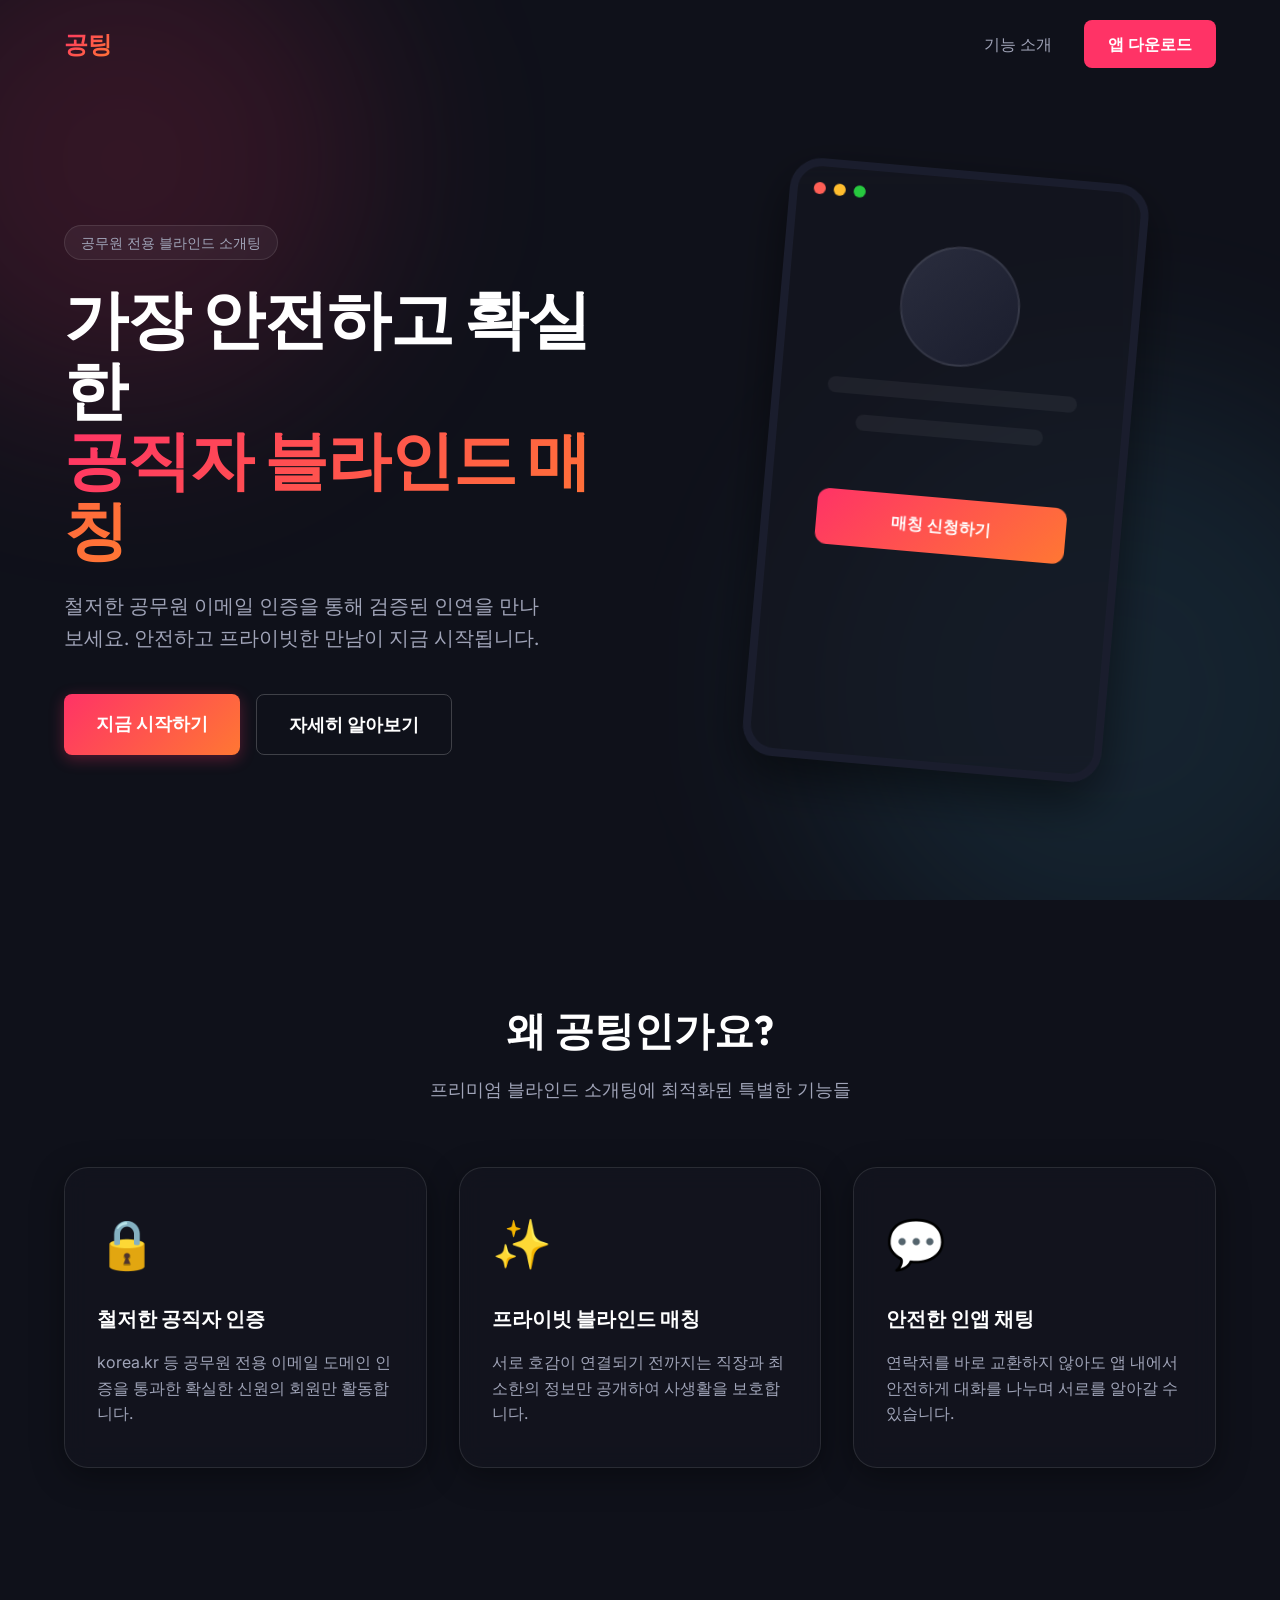
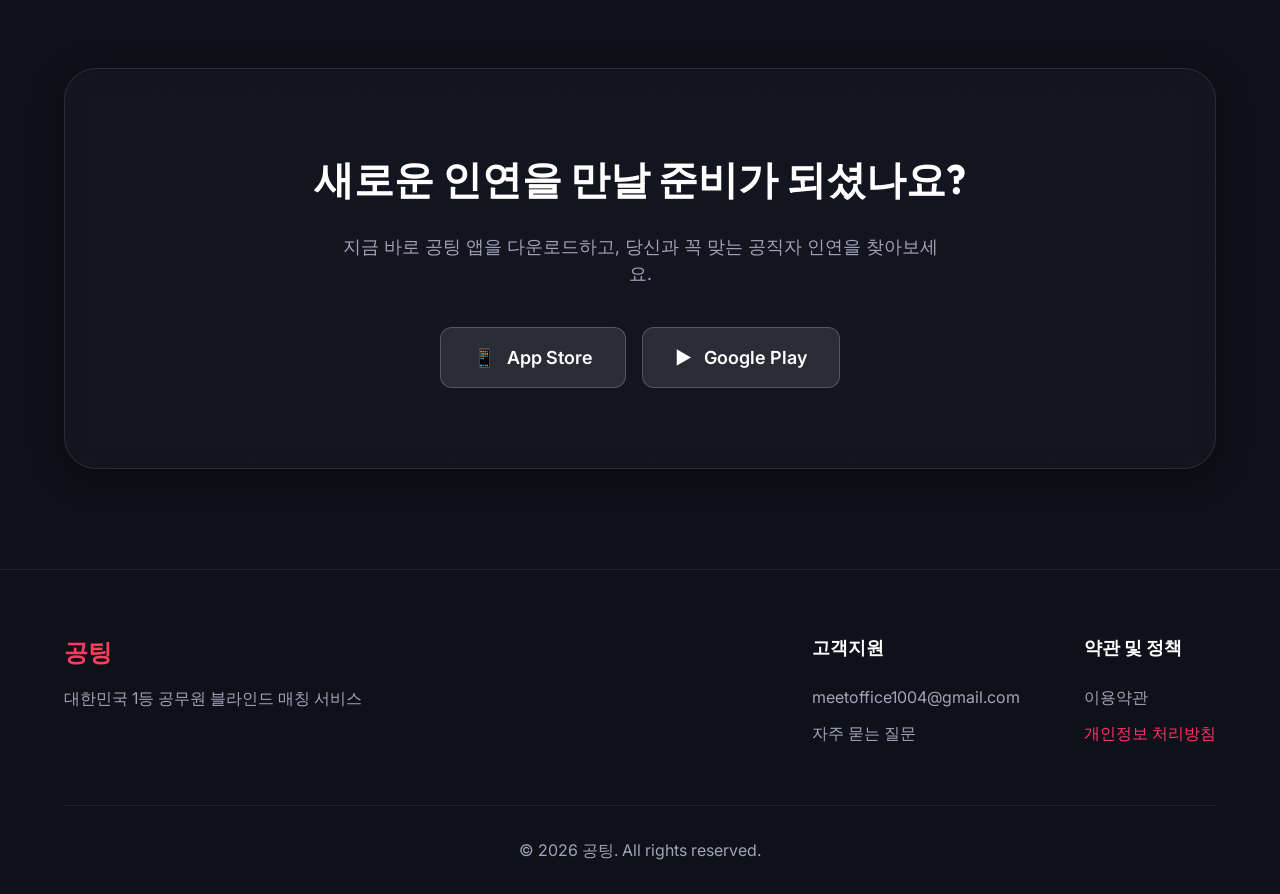
==== index.html @ 06cb2a21 "Update contact email to meetoffice1004@gmail.com" ====
<!DOCTYPE html>
<html lang="ko">
<head>
    <meta charset="UTF-8">
    <meta name="viewport" content="width=device-width, initial-scale=1.0">
    <meta name="description" content="가장 안전하고 확실한 공직자 매칭 서비스, 공팅-블라인드 공무원 소개팅">
    <title>공팅-블라인드 공무원 소개팅</title>
    <!-- Google Fonts: Inter & Outfit -->
    <link rel="preconnect" href="https://fonts.googleapis.com">
    <link rel="preconnect" href="https://fonts.gstatic.com" crossorigin>
    <link href="https://fonts.googleapis.com/css2?family=Inter:wght@300;400;500;600;700&family=Outfit:wght@400;600;800&display=swap" rel="stylesheet">
    <!-- Custom CSS -->
    <link rel="stylesheet" href="css/style.css">
</head>
<body>
    <!-- Header -->
    <header class="header">
        <div class="container header-content">
            <a href="/" class="logo">공팅</a>
            <nav class="nav">
                <a href="#features" class="nav-link">기능 소개</a>
                <a href="#download" class="btn btn-primary">앱 다운로드</a>
            </nav>
        </div>
    </header>

    <!-- Hero Section -->
    <section class="hero">
        <div class="glow-orb orb-1"></div>
        <div class="glow-orb orb-2"></div>
        <div class="container hero-container">
            <div class="hero-content">
                <span class="badge">공무원 전용 블라인드 소개팅</span>
                <h1 class="hero-title">가장 안전하고 확실한<br><span class="text-gradient">공직자 블라인드 매칭</span></h1>
                <p class="hero-subtitle">철저한 공무원 이메일 인증을 통해 검증된 인연을 만나보세요. 안전하고 프라이빗한 만남이 지금 시작됩니다.</p>
                <div class="hero-actions">
                    <a href="#download" class="btn btn-lg btn-gradient">지금 시작하기</a>
                    <a href="#features" class="btn btn-lg btn-outline">자세히 알아보기</a>
                </div>
            </div>
            <div class="hero-image-wrapper">
                <div class="glass-card mockup-card">
                    <div class="mockup-header">
                        <div class="mockup-dot red"></div>
                        <div class="mockup-dot yellow"></div>
                        <div class="mockup-dot green"></div>
                    </div>
                    <div class="mockup-body">
                        <div class="mockup-profile"></div>
                        <div class="mockup-line"></div>
                        <div class="mockup-line short"></div>
                        <div class="mockup-button">매칭 신청하기</div>
                    </div>
                </div>
            </div>
        </div>
    </section>

    <!-- Features Section -->
    <section id="features" class="features">
        <div class="container">
            <div class="section-header">
                <h2 class="section-title">왜 공팅인가요?</h2>
                <p class="section-subtitle">프리미엄 블라인드 소개팅에 최적화된 특별한 기능들</p>
            </div>
            <div class="features-grid">
                <!-- Feature 1 -->
                <div class="feature-card glass-card">
                    <div class="feature-icon">🔒</div>
                    <h3 class="feature-title">철저한 공직자 인증</h3>
                    <p class="feature-desc">korea.kr 등 공무원 전용 이메일 도메인 인증을 통과한 확실한 신원의 회원만 활동합니다.</p>
                </div>
                <!-- Feature 2 -->
                <div class="feature-card glass-card">
                    <div class="feature-icon">✨</div>
                    <h3 class="feature-title">프라이빗 블라인드 매칭</h3>
                    <p class="feature-desc">서로 호감이 연결되기 전까지는 직장과 최소한의 정보만 공개하여 사생활을 보호합니다.</p>
                </div>
                <!-- Feature 3 -->
                <div class="feature-card glass-card">
                    <div class="feature-icon">💬</div>
                    <h3 class="feature-title">안전한 인앱 채팅</h3>
                    <p class="feature-desc">연락처를 바로 교환하지 않아도 앱 내에서 안전하게 대화를 나누며 서로를 알아갈 수 있습니다.</p>
                </div>
            </div>
        </div>
    </section>

    <!-- Call to Action -->
    <section id="download" class="cta">
        <div class="container">
            <div class="cta-box glass-card">
                <h2 class="cta-title">새로운 인연을 만날 준비가 되셨나요?</h2>
                <p class="cta-desc">지금 바로 공팅 앱을 다운로드하고, 당신과 꼭 맞는 공직자 인연을 찾아보세요.</p>
                <div class="store-buttons">
                    <a href="#" class="store-btn">
                        <span>📱</span> App Store
                    </a>
                    <a href="#" class="store-btn">
                        <span>▶️</span> Google Play
                    </a>
                </div>
            </div>
        </div>
    </section>

    <!-- Footer -->
    <footer class="footer">
        <div class="container">
            <div class="footer-top">
                <div class="footer-brand">
                    <a href="/" class="logo">공팅</a>
                    <p class="footer-desc">대한민국 1등 공무원 블라인드 매칭 서비스</p>
                </div>
                <div class="footer-links">
                    <div class="link-group">
                        <h4>고객지원</h4>
                        <a href="mailto:meetoffice1004@gmail.com">meetoffice1004@gmail.com</a>
                        <a href="#">자주 묻는 질문</a>
                    </div>
                    <div class="link-group">
                        <h4>약관 및 정책</h4>
                        <a href="#">이용약관</a>
                        <a href="/privacy.html" class="highlight-link">개인정보 처리방침</a>
                    </div>
                </div>
            </div>
            <div class="footer-bottom">
                <p>&copy; 2026 공팅. All rights reserved.</p>
            </div>
        </div>
    </footer>

    <script src="js/main.js"></script>
</body>
</html>
---- css/style.css ----
:root {
    /* Color Palette - Premium Dark Theme */
    --bg-color: #0f111a;
    --bg-surface: rgba(255, 255, 255, 0.03);
    --bg-surface-hover: rgba(255, 255, 255, 0.05);
    
    --primary-color: #ff3366;
    --primary-gradient: linear-gradient(135deg, #ff3366 0%, #ff7733 100%);
    --secondary-color: #7b2cbf;
    --secondary-gradient: linear-gradient(135deg, #7b2cbf 0%, #4cc9f0 100%);
    
    --text-primary: #ffffff;
    --text-secondary: #a0a4b8;
    
    --border-color: rgba(255, 255, 255, 0.08);
    --glass-border: 1px solid rgba(255, 255, 255, 0.1);
    --glass-bg: rgba(20, 22, 33, 0.6);
    --glass-shadow: 0 8px 32px 0 rgba(0, 0, 0, 0.37);
    
    /* Typography */
    --font-main: 'Inter', sans-serif;
    --font-heading: 'Outfit', sans-serif;
}

* {
    margin: 0;
    padding: 0;
    box-sizing: border-box;
}

body {
    font-family: var(--font-main);
    background-color: var(--bg-color);
    color: var(--text-primary);
    line-height: 1.5;
    overflow-x: hidden;
}

a {
    text-decoration: none;
    color: inherit;
    transition: all 0.3s ease;
}

.container {
    width: 100%;
    max-width: 1200px;
    margin: 0 auto;
    padding: 0 24px;
}

/* Glassmorphism Utilities */
.glass-card {
    background: var(--glass-bg);
    backdrop-filter: blur(12px);
    -webkit-backdrop-filter: blur(12px);
    border: var(--glass-border);
    box-shadow: var(--glass-shadow);
}

/* Buttons */
.btn {
    display: inline-block;
    padding: 12px 24px;
    border-radius: 8px;
    font-weight: 600;
    cursor: pointer;
    text-align: center;
    transition: transform 0.2s, box-shadow 0.2s;
}

.btn:hover {
    transform: translateY(-2px);
}

.btn-lg {
    padding: 16px 32px;
    font-size: 1.125rem;
}

.btn-primary {
    background: var(--primary-color);
    color: white;
}

.btn-gradient {
    background: var(--primary-gradient);
    color: white;
    box-shadow: 0 4px 15px rgba(255, 51, 102, 0.3);
}

.btn-gradient:hover {
    box-shadow: 0 6px 20px rgba(255, 51, 102, 0.5);
}

.btn-outline {
    background: transparent;
    border: 1px solid rgba(255, 255, 255, 0.2);
    color: var(--text-primary);
}

.btn-outline:hover {
    border-color: var(--text-primary);
    background: rgba(255, 255, 255, 0.05);
}

/* Header */
.header {
    position: fixed;
    top: 0;
    left: 0;
    width: 100%;
    z-index: 1000;
    padding: 20px 0;
    transition: background-color 0.3s, backdrop-filter 0.3s;
}

.header.scrolled {
    background: rgba(15, 17, 26, 0.8);
    backdrop-filter: blur(12px);
    border-bottom: 1px solid var(--border-color);
    padding: 16px 0;
}

.header-content {
    display: flex;
    justify-content: space-between;
    align-items: center;
}

.logo {
    font-family: var(--font-heading);
    font-size: 1.5rem;
    font-weight: 800;
    letter-spacing: -0.5px;
    background: var(--primary-gradient);
    -webkit-background-clip: text;
    -webkit-text-fill-color: transparent;
}

.nav {
    display: flex;
    align-items: center;
    gap: 32px;
}

.nav-link {
    font-weight: 500;
    color: var(--text-secondary);
}

.nav-link:hover {
    color: var(--text-primary);
}

/* Hero Section */
.hero {
    position: relative;
    padding: 180px 0 100px;
    min-height: 100vh;
    display: flex;
    align-items: center;
    overflow: hidden;
}

.glow-orb {
    position: absolute;
    border-radius: 50%;
    filter: blur(100px);
    opacity: 0.5;
    z-index: -1;
}

.orb-1 {
    top: -10%;
    left: -10%;
    width: 500px;
    height: 500px;
    background: rgba(255, 51, 102, 0.3);
}

.orb-2 {
    bottom: -10%;
    right: -10%;
    width: 600px;
    height: 600px;
    background: rgba(76, 201, 240, 0.2);
}

.hero-container {
    display: grid;
    grid-template-columns: 1fr 1fr;
    gap: 64px;
    align-items: center;
}

.badge {
    display: inline-block;
    padding: 6px 16px;
    background: rgba(255, 255, 255, 0.05);
    border: 1px solid rgba(255, 255, 255, 0.1);
    border-radius: 20px;
    font-size: 0.875rem;
    font-weight: 500;
    margin-bottom: 24px;
    color: var(--text-secondary);
}

.hero-title {
    font-family: var(--font-heading);
    font-size: 4rem;
    line-height: 1.1;
    font-weight: 800;
    letter-spacing: -1px;
    margin-bottom: 24px;
}

.text-gradient {
    background: var(--primary-gradient);
    -webkit-background-clip: text;
    -webkit-text-fill-color: transparent;
}

.hero-subtitle {
    font-size: 1.25rem;
    color: var(--text-secondary);
    margin-bottom: 40px;
    line-height: 1.6;
    max-width: 90%;
}

.hero-actions {
    display: flex;
    gap: 16px;
}

/* Mockup CSS art */
.mockup-card {
    width: 100%;
    max-width: 360px;
    height: 600px;
    margin: 0 auto;
    border-radius: 32px;
    padding: 16px;
    position: relative;
    transform: rotate(5deg) translateY(-20px);
    transition: transform 0.5s ease;
    border: 8px solid #1a1d2d;
    box-shadow: 0 20px 50px rgba(0,0,0,0.5);
}

.mockup-card:hover {
    transform: rotate(0) translateY(-10px);
}

.mockup-header {
    display: flex;
    gap: 8px;
    margin-bottom: 32px;
}

.mockup-dot {
    width: 12px;
    height: 12px;
    border-radius: 50%;
}

.red { background: #ff5f56; }
.yellow { background: #ffbd2e; }
.green { background: #27c93f; }

.mockup-body {
    display: flex;
    flex-direction: column;
    align-items: center;
    gap: 20px;
    margin-top: 40px;
}

.mockup-profile {
    width: 120px;
    height: 120px;
    border-radius: 50%;
    background: linear-gradient(135deg, #2a2d3e 0%, #1a1d2d 100%);
    border: 2px solid var(--border-color);
}

.mockup-line {
    width: 80%;
    height: 16px;
    border-radius: 8px;
    background: rgba(255,255,255,0.05);
}

.mockup-line.short {
    width: 60%;
}

.mockup-button {
    margin-top: 40px;
    width: 80%;
    padding: 16px;
    border-radius: 12px;
    background: var(--primary-gradient);
    text-align: center;
    font-weight: 600;
}

/* Features */
.features {
    padding: 100px 0;
    position: relative;
}

.section-header {
    text-align: center;
    margin-bottom: 64px;
}

.section-title {
    font-family: var(--font-heading);
    font-size: 2.5rem;
    margin-bottom: 16px;
}

.section-subtitle {
    color: var(--text-secondary);
    font-size: 1.125rem;
}

.features-grid {
    display: grid;
    grid-template-columns: repeat(auto-fit, minmax(300px, 1fr));
    gap: 32px;
}

.feature-card {
    padding: 40px 32px;
    border-radius: 24px;
    text-align: left;
    transition: transform 0.3s ease;
}

.feature-card:hover {
    transform: translateY(-10px);
    background: var(--bg-surface-hover);
}

.feature-icon {
    font-size: 3rem;
    margin-bottom: 24px;
}

.feature-title {
    font-size: 1.25rem;
    margin-bottom: 16px;
    font-family: var(--font-heading);
}

.feature-desc {
    color: var(--text-secondary);
    line-height: 1.6;
}

/* CTA Section */
.cta {
    padding: 100px 0;
}

.cta-box {
    padding: 80px 40px;
    border-radius: 32px;
    text-align: center;
    background: linear-gradient(rgba(20, 22, 33, 0.8), rgba(20, 22, 33, 0.8)), url('data:image/svg+xml;utf8,<svg width="100" height="100" xmlns="http://www.w3.org/2000/svg"><path d="M10 10h80v80H10z" fill="none" stroke="rgba(255,255,255,0.03)" stroke-width="1"/></svg>');
}

.cta-title {
    font-family: var(--font-heading);
    font-size: 2.5rem;
    margin-bottom: 24px;
}

.cta-desc {
    color: var(--text-secondary);
    font-size: 1.125rem;
    margin-bottom: 40px;
    max-width: 600px;
    margin-left: auto;
    margin-right: auto;
}

.store-buttons {
    display: flex;
    justify-content: center;
    gap: 16px;
}

.store-btn {
    display: flex;
    align-items: center;
    gap: 12px;
    padding: 16px 32px;
    background: rgba(255,255,255,0.1);
    border: 1px solid rgba(255,255,255,0.2);
    border-radius: 12px;
    font-size: 1.125rem;
    font-weight: 600;
}

.store-btn:hover {
    background: rgba(255,255,255,0.15);
    transform: translateY(-2px);
}

/* Footer */
.footer {
    padding: 64px 0 32px;
    border-top: 1px solid var(--border-color);
}

.footer-top {
    display: flex;
    justify-content: space-between;
    margin-bottom: 48px;
    flex-wrap: wrap;
    gap: 40px;
}

.footer-brand .logo {
    display: block;
    margin-bottom: 16px;
}

.footer-desc {
    color: var(--text-secondary);
}

.footer-links {
    display: flex;
    gap: 64px;
}

.link-group h4 {
    margin-bottom: 24px;
    font-size: 1.125rem;
}

.link-group a {
    display: block;
    color: var(--text-secondary);
    margin-bottom: 12px;
}

.link-group a:hover {
    color: var(--text-primary);
}

.highlight-link {
    color: var(--primary-color) !important;
}

.footer-bottom {
    text-align: center;
    color: var(--text-secondary);
    padding-top: 32px;
    border-top: 1px solid var(--border-color);
}

/* Responsive */
@media (max-width: 768px) {
    .hero-container {
        grid-template-columns: 1fr;
        text-align: center;
    }
    
    .hero-subtitle {
        margin: 0 auto 40px;
    }
    
    .hero-actions {
        justify-content: center;
    }
    
    .hero-title {
        font-size: 3rem;
    }
    
    .nav {
        display: none; /* simple mobile hide for now */
    }
    
    .footer-top {
        flex-direction: column;
    }
    
    .footer-links {
        flex-direction: column;
        gap: 32px;
    }
}
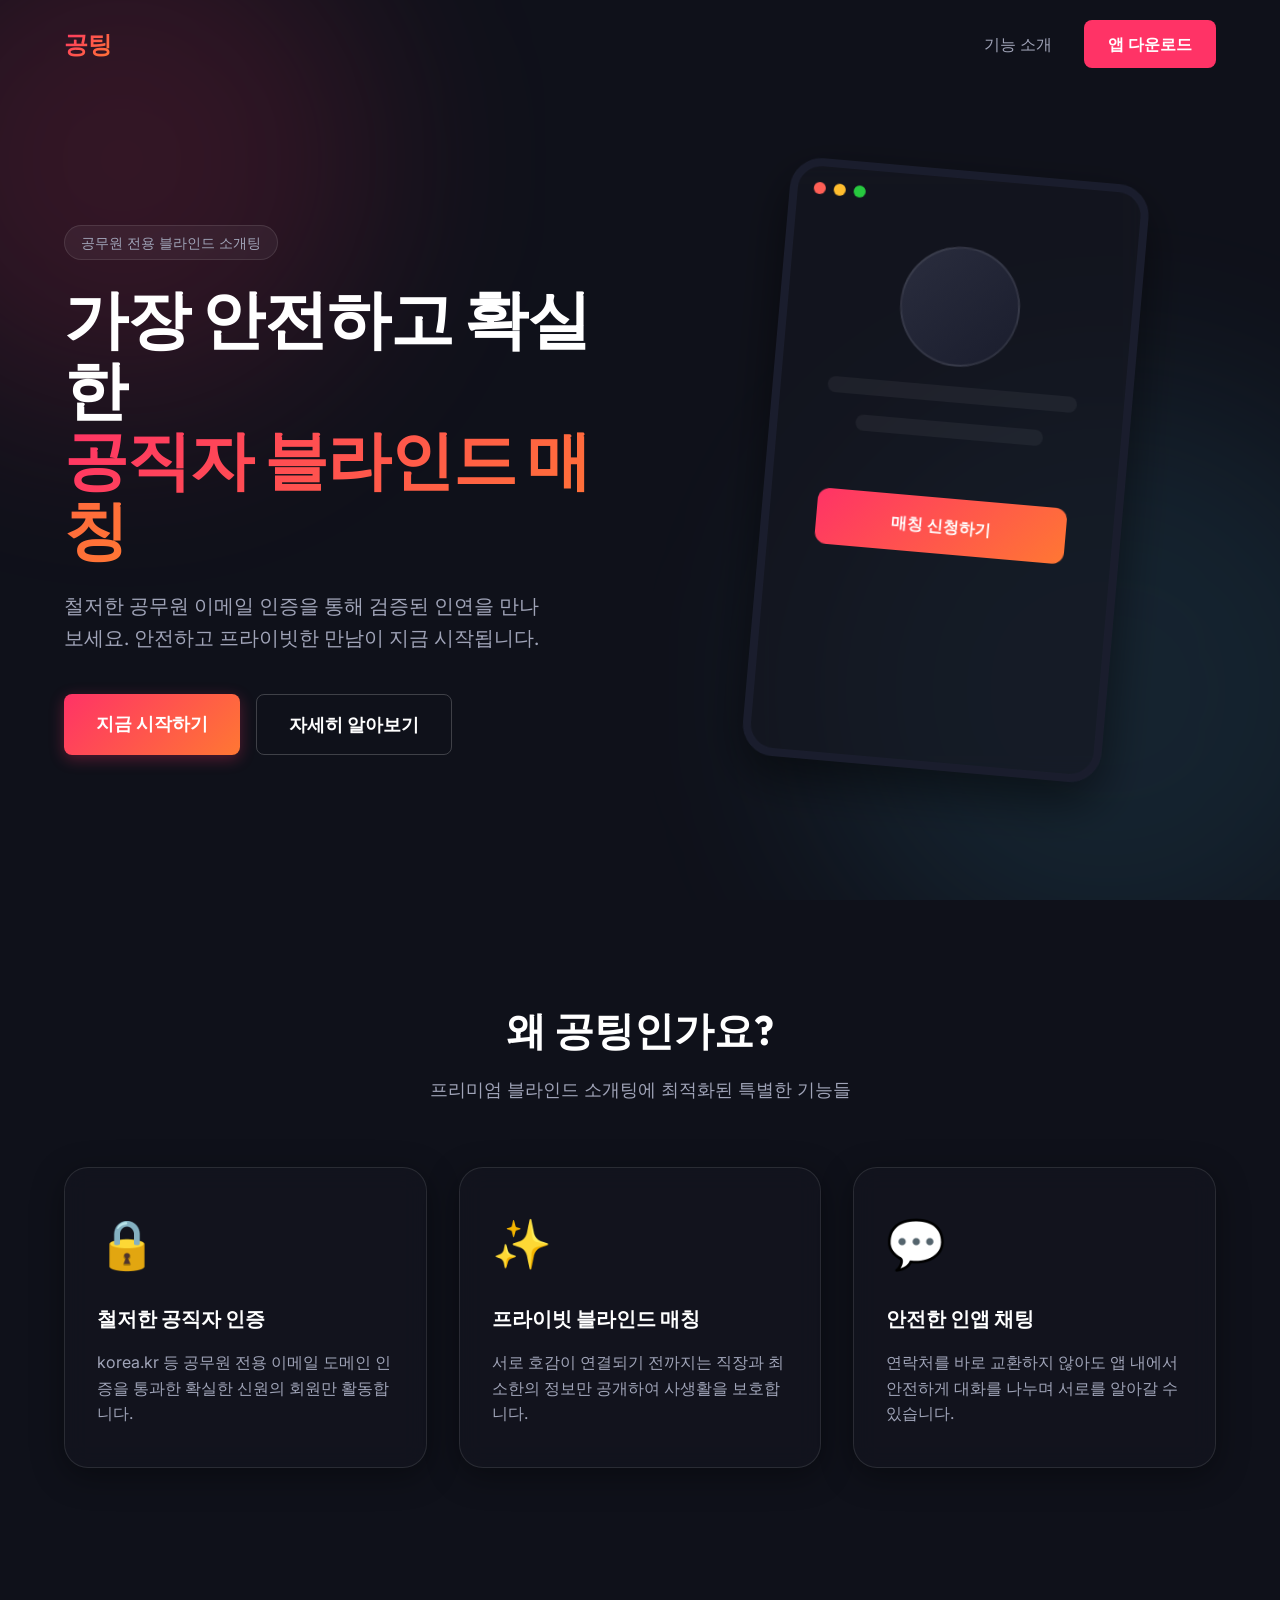
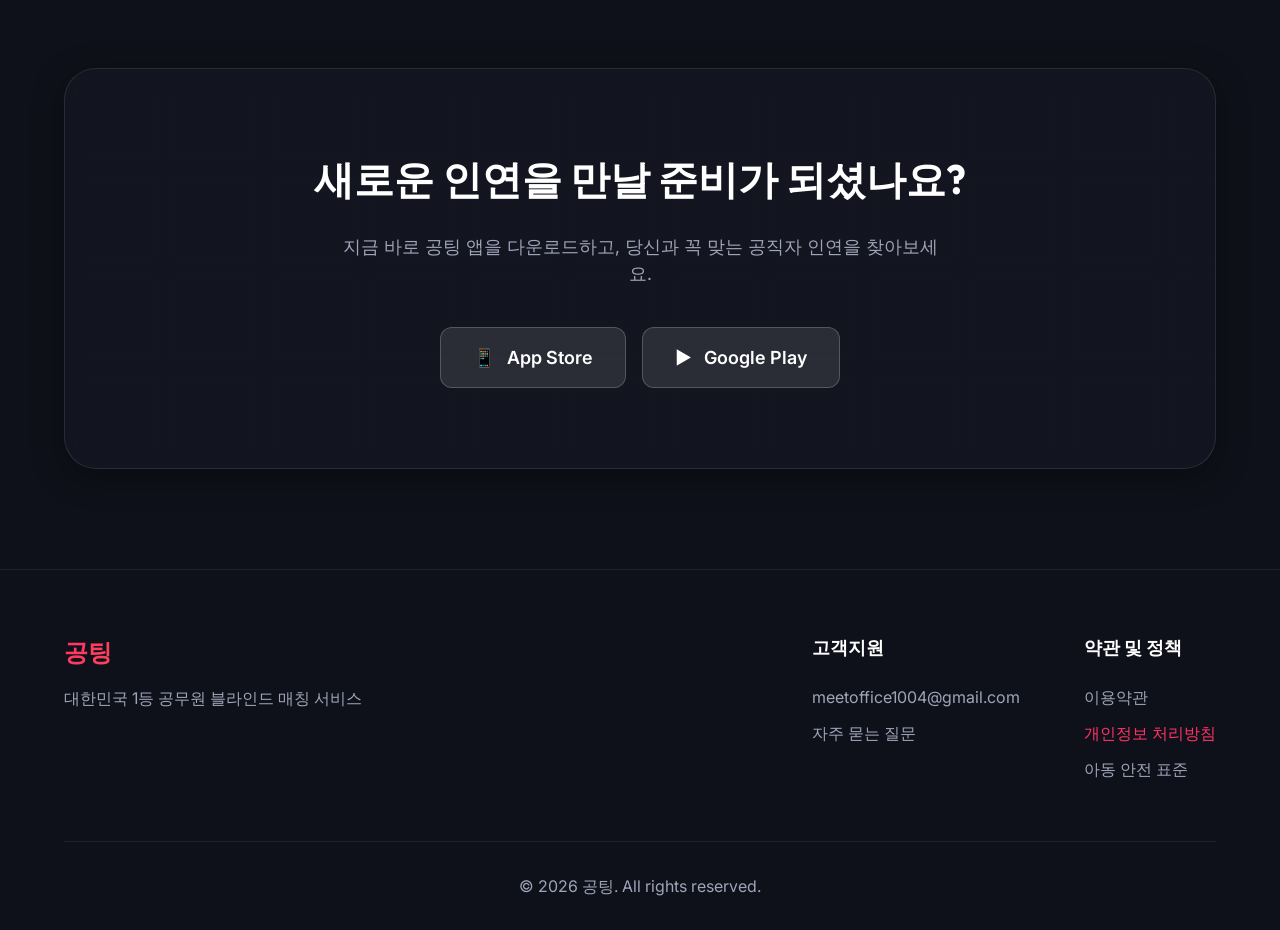
==== commit 508ef695: "Add child safety standards page for Google Play compliance" ====
--- a/index.html
+++ b/index.html
@@ -116,12 +116,13 @@
                     <div class="link-group">
                         <h4>고객지원</h4>
                         <a href="mailto:meetoffice1004@gmail.com">meetoffice1004@gmail.com</a>
-                        <a href="#">자주 묻는 질문</a>
+                        <a href="/faq.html">자주 묻는 질문</a>
                     </div>
                     <div class="link-group">
                         <h4>약관 및 정책</h4>
-                        <a href="#">이용약관</a>
+                        <a href="/terms.html">이용약관</a>
                         <a href="/privacy.html" class="highlight-link">개인정보 처리방침</a>
+                        <a href="/safety.html">아동 안전 표준</a>
                     </div>
                 </div>
             </div>
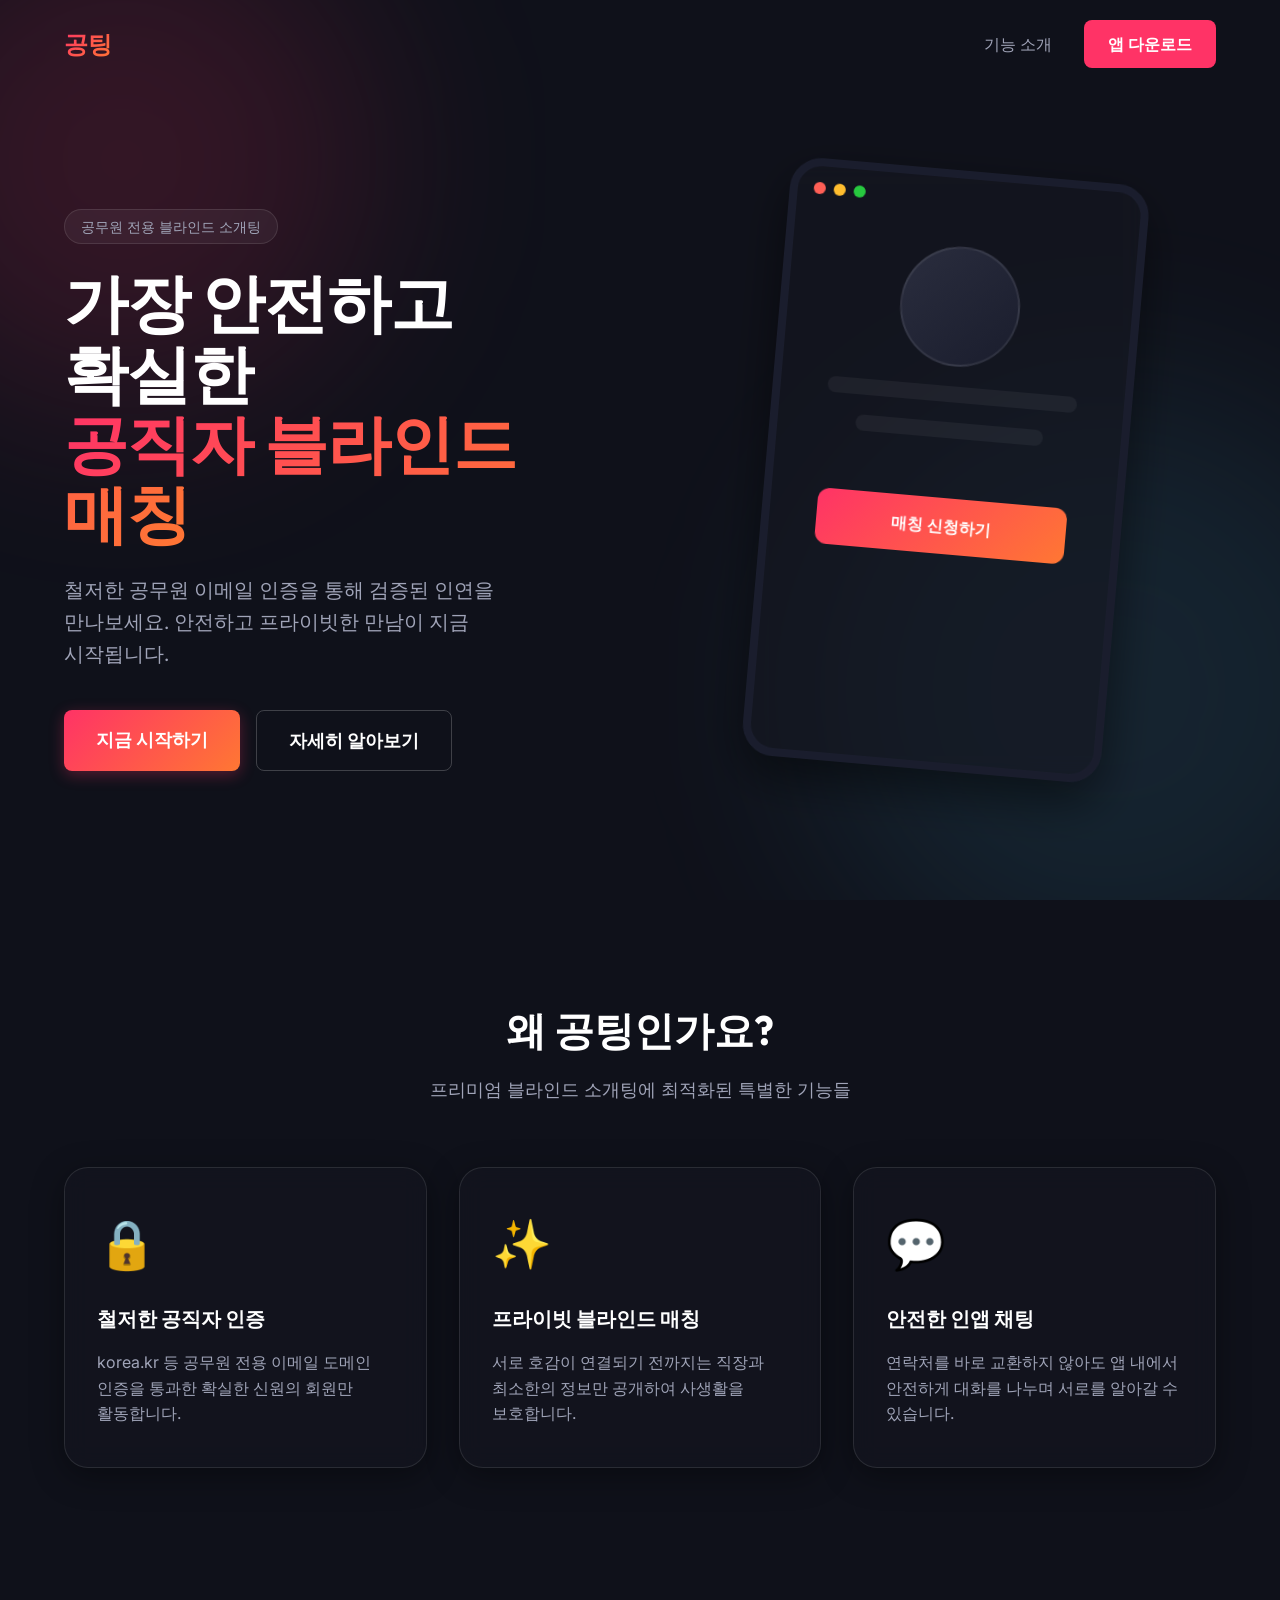
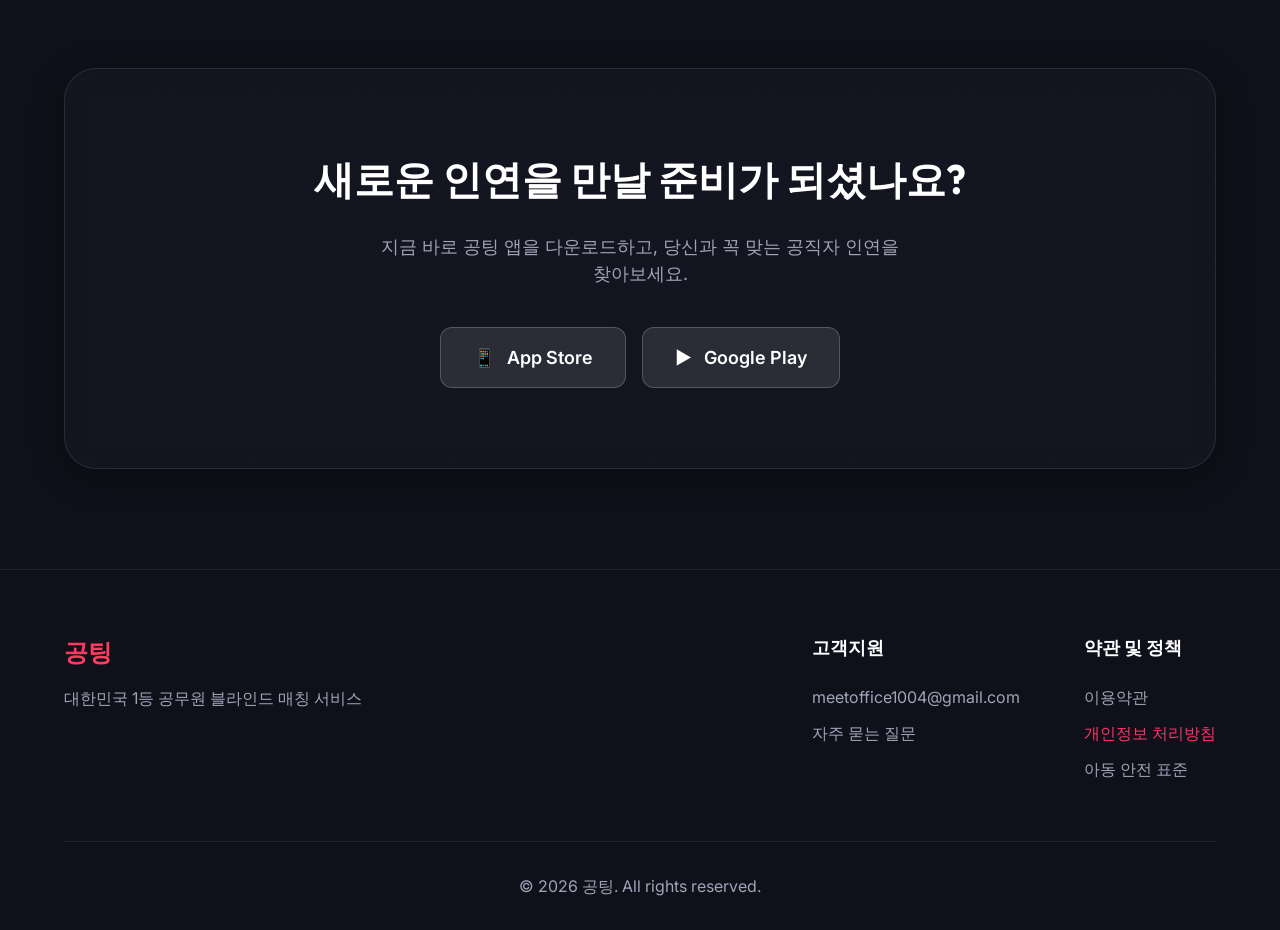
==== commit eb0e7638: "feat: App Store 알림 및 Google Play 링크 수정" ====
--- a/index.html
+++ b/index.html
@@ -93,10 +93,10 @@
                 <h2 class="cta-title">새로운 인연을 만날 준비가 되셨나요?</h2>
                 <p class="cta-desc">지금 바로 공팅 앱을 다운로드하고, 당신과 꼭 맞는 공직자 인연을 찾아보세요.</p>
                 <div class="store-buttons">
-                    <a href="#" class="store-btn">
+                    <a href="#" class="store-btn" id="app-store-btn" onclick="alert('업로드 예정입니다.'); return false;">
                         <span>📱</span> App Store
                     </a>
-                    <a href="#" class="store-btn">
+                    <a href="https://play.google.com/store/apps/details?id=com.meetoffice.blindgov&pcampaignid=web_share" target="_blank" rel="noopener noreferrer" class="store-btn" id="google-play-btn">
                         <span>▶️</span> Google Play
                     </a>
                 </div>
--- a/css/style.css
+++ b/css/style.css
@@ -34,6 +34,7 @@
     color: var(--text-primary);
     line-height: 1.5;
     overflow-x: hidden;
+    word-break: keep-all;
 }
 
 a {
@@ -67,6 +68,8 @@
     cursor: pointer;
     text-align: center;
     transition: transform 0.2s, box-shadow 0.2s;
+    word-break: keep-all;
+    white-space: nowrap;
 }
 
 .btn:hover {
@@ -213,6 +216,7 @@
     font-weight: 800;
     letter-spacing: -1px;
     margin-bottom: 24px;
+    word-break: keep-all;
 }
 
 .text-gradient {
@@ -478,15 +482,34 @@
     }
     
     .hero-actions {
+        flex-direction: column;
+        align-items: center;
+        gap: 12px;
+    }
+    
+    .hero-actions .btn {
+        width: 100%;
+        max-width: 300px;
+    }
+    
+    .hero-title {
+        font-size: 2.2rem;
+    }
+    
+    .nav {
+        display: none;
+    }
+    
+    .store-buttons {
+        flex-direction: column;
+        align-items: center;
+        gap: 12px;
+    }
+    
+    .store-btn {
+        width: 100%;
+        max-width: 300px;
         justify-content: center;
-    }
-    
-    .hero-title {
-        font-size: 3rem;
-    }
-    
-    .nav {
-        display: none; /* simple mobile hide for now */
     }
     
     .footer-top {
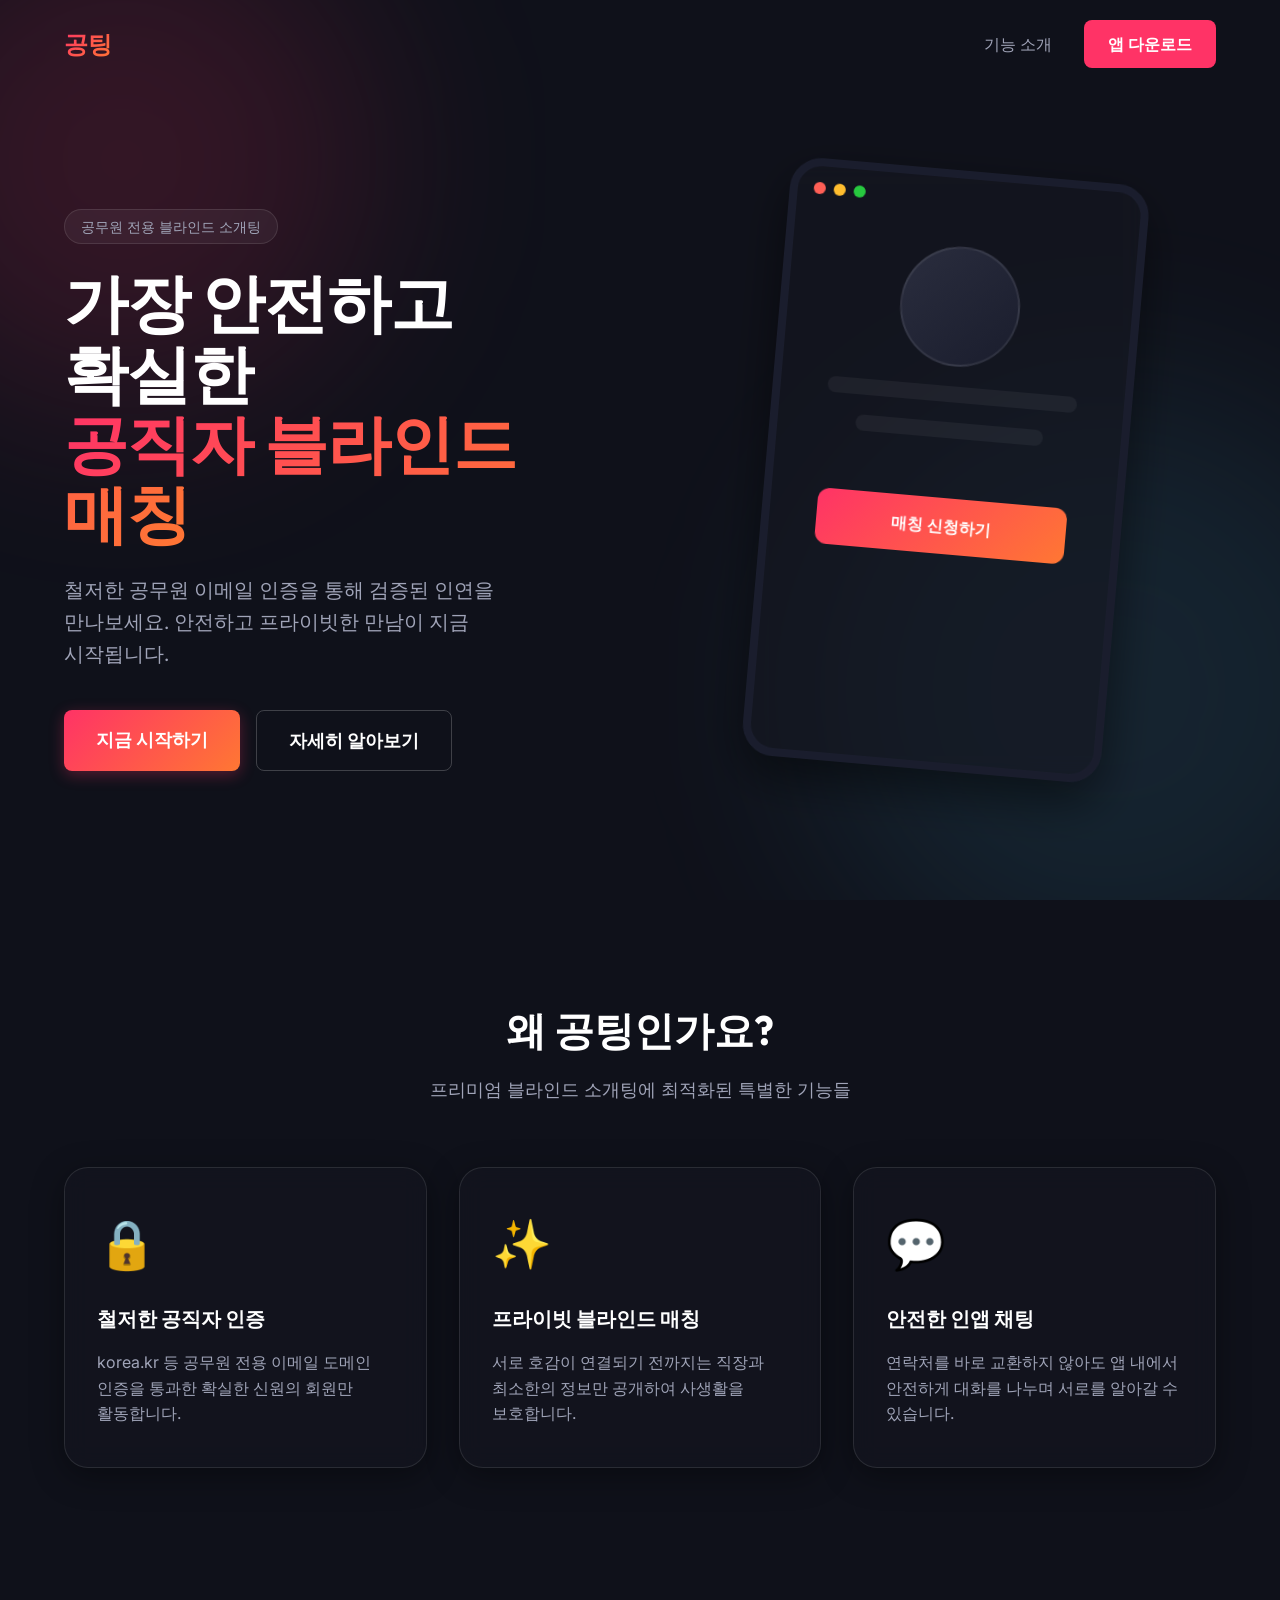
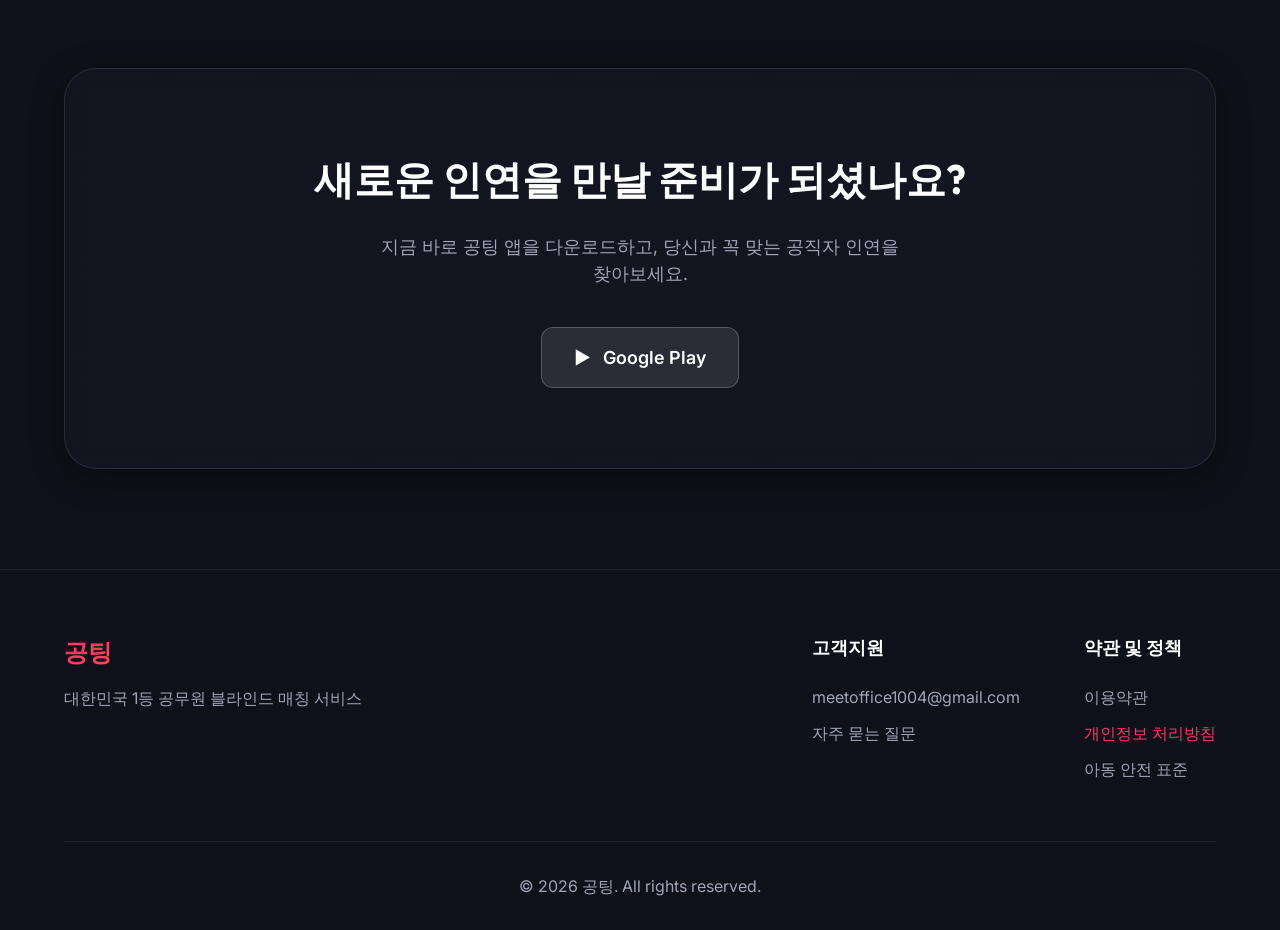
==== commit 7bf8b734: "chore: 혼동 방지를 위해 App Store 버튼 임시 숨김 처리" ====
--- a/index.html
+++ b/index.html
@@ -93,9 +93,9 @@
                 <h2 class="cta-title">새로운 인연을 만날 준비가 되셨나요?</h2>
                 <p class="cta-desc">지금 바로 공팅 앱을 다운로드하고, 당신과 꼭 맞는 공직자 인연을 찾아보세요.</p>
                 <div class="store-buttons">
-                    <a href="#" class="store-btn" id="app-store-btn" onclick="alert('업로드 예정입니다.'); return false;">
+                    <!-- <a href="#" class="store-btn" id="app-store-btn" onclick="alert('업로드 예정입니다.'); return false;">
                         <span>📱</span> App Store
-                    </a>
+                    </a> -->
                     <a href="https://play.google.com/store/apps/details?id=com.meetoffice.blindgov&pcampaignid=web_share" target="_blank" rel="noopener noreferrer" class="store-btn" id="google-play-btn">
                         <span>▶️</span> Google Play
                     </a>
